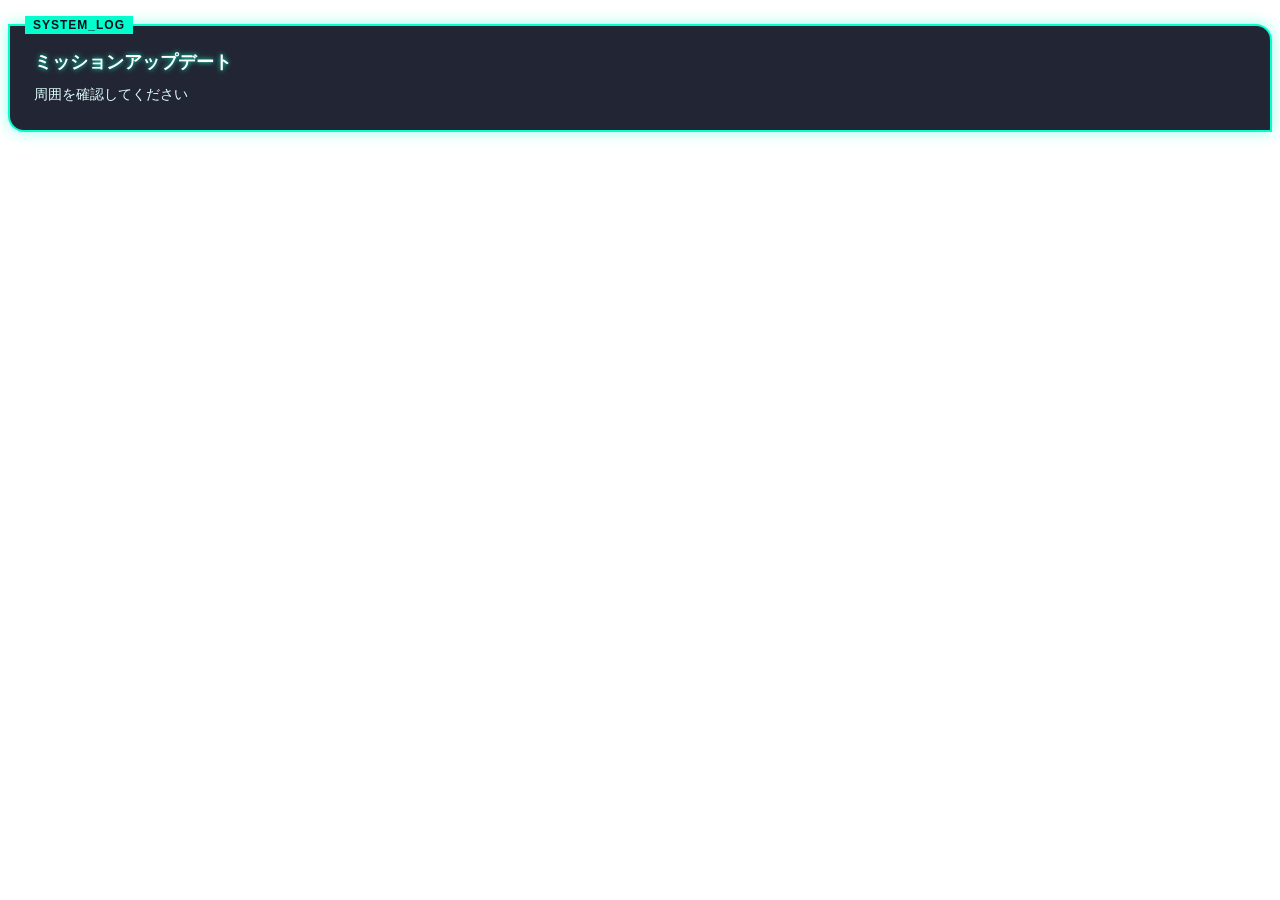
==== freme.html @ 058b6618 "Create freme.html" ====
<!DOCTYPE html>
<html>
  <head>
    <title>
      Vivaiathan
    </title>
  </head>
  <body>
    <div class="ui-cyber">
      <div class="ui-cyber-tag">SYSTEM_LOG</div>
      <h3 class="ui-cyber-title">ミッションアップデート</h3>
      <p class="ui-cyber-text">周囲を確認してください</p>
    </div>

    <style>
      
      .ui-cyber {
        position: relative;
        margin: 1.5em 0;
        padding: 1.5em;
        background: rgba(10, 15, 30, 0.9); /* 暗いネイビー */
        border: 2px solid #00ffcc; /* ネオングリーン */
        border-radius: 0 16px 0 16px; /* 対角線を角丸に */
        box-shadow: 0 0 15px rgba(0, 255, 204, 0.4); /* 光彩効果 */
        color: #e0ffff;
        font-family: sans-serif;
      }
      .ui-cyber-tag {
        position: absolute;
        top: -10px;
        left: 15px;
        background: #00ffcc;
        color: #0a0f1e;
        font-size: 0.75rem;
        padding: 2px 8px;
        font-weight: bold;
        letter-spacing: 1px;
      }
      .ui-cyber-title {
        margin: 0 0 10px;
        font-size: 1.1rem;
        font-weight: bold;
        color: #fff;
        text-shadow: 0 0 5px #00ffcc;
      }
      .ui-cyber-text {
        margin: 0;
        font-size: 0.9rem;
        line-height: 1.5;
      }

    </style>
  </body>
</html>
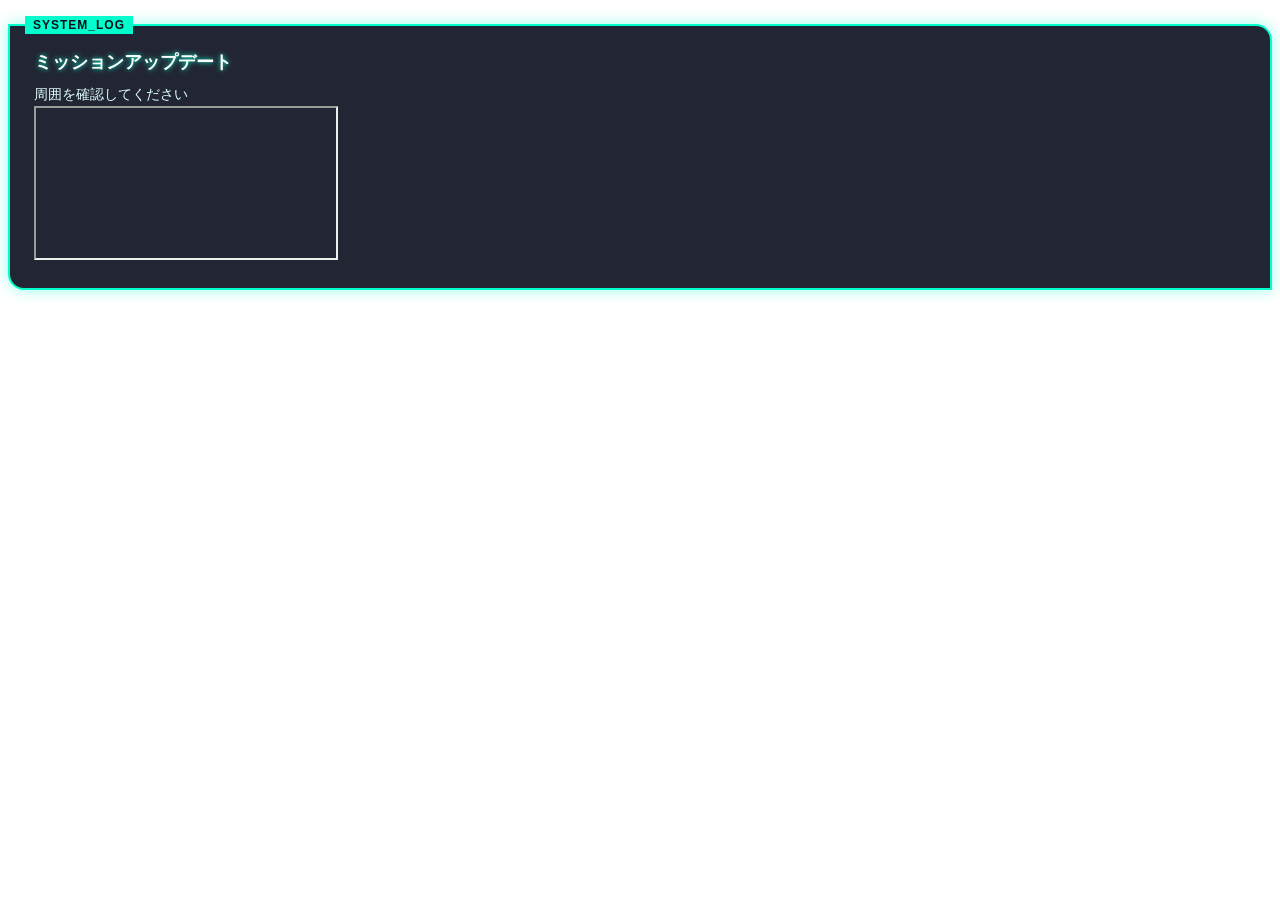
==== commit dd644a14: "Add iframe to freme.html for mission update" ====
--- a/freme.html
+++ b/freme.html
@@ -10,6 +10,8 @@
       <div class="ui-cyber-tag">SYSTEM_LOG</div>
       <h3 class="ui-cyber-title">ミッションアップデート</h3>
       <p class="ui-cyber-text">周囲を確認してください</p>
+
+      <iframe src=""></iframe>
     </div>
 
     <style>
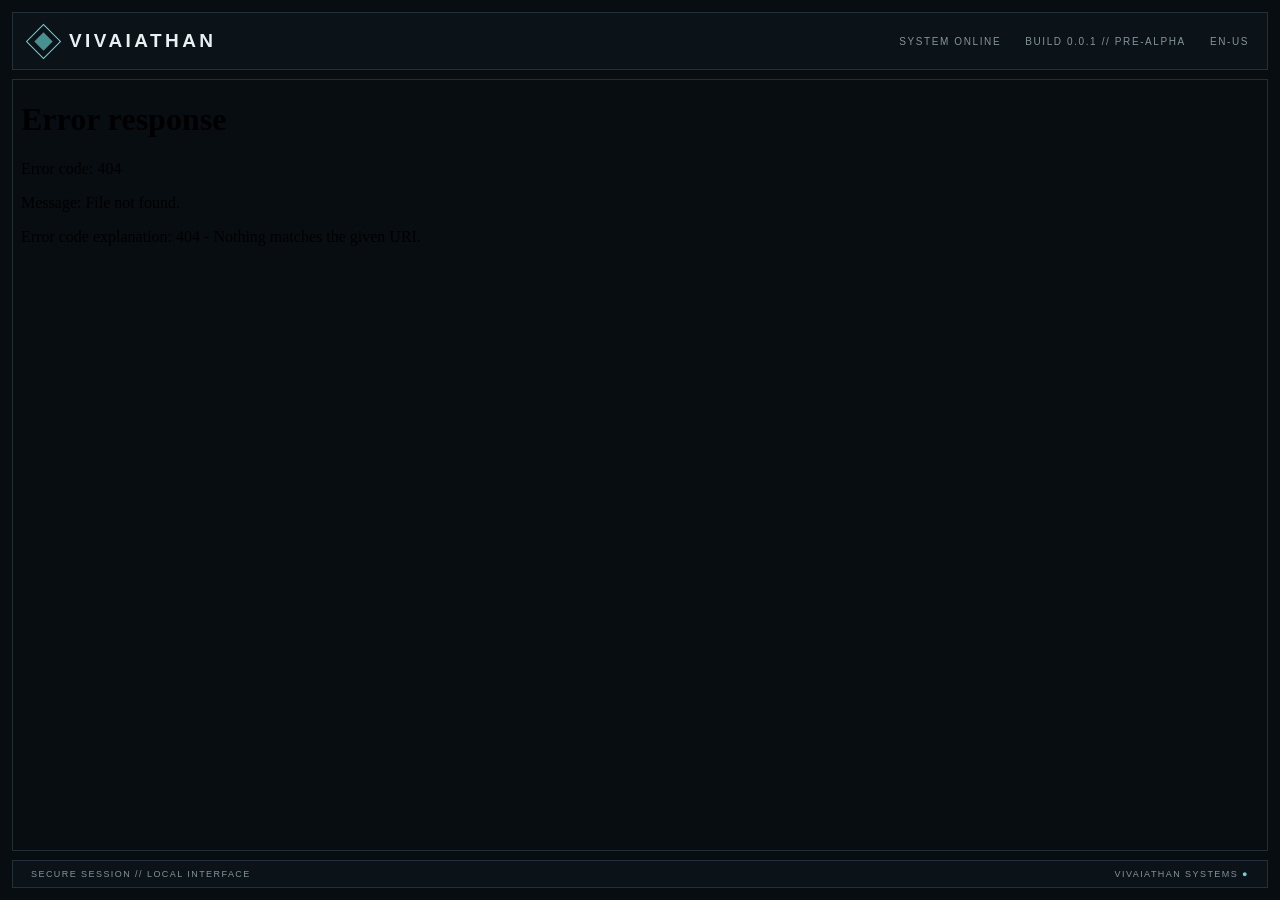
==== commit 78d293d0: "Build premium English command interface shell" ====
--- a/freme.html
+++ b/freme.html
@@ -1,56 +1,48 @@
-<!DOCTYPE html>
-<html>
-  <head>
-    <title>
-      Vivaiathan
-    </title>
-  </head>
-  <body>
-    <div class="ui-cyber">
-      <div class="ui-cyber-tag">SYSTEM_LOG</div>
-      <h3 class="ui-cyber-title">ミッションアップデート</h3>
-      <p class="ui-cyber-text">周囲を確認してください</p>
-
-      <iframe src=""></iframe>
-    </div>
-
-    <style>
-      
-      .ui-cyber {
-        position: relative;
-        margin: 1.5em 0;
-        padding: 1.5em;
-        background: rgba(10, 15, 30, 0.9); /* 暗いネイビー */
-        border: 2px solid #00ffcc; /* ネオングリーン */
-        border-radius: 0 16px 0 16px; /* 対角線を角丸に */
-        box-shadow: 0 0 15px rgba(0, 255, 204, 0.4); /* 光彩効果 */
-        color: #e0ffff;
-        font-family: sans-serif;
-      }
-      .ui-cyber-tag {
-        position: absolute;
-        top: -10px;
-        left: 15px;
-        background: #00ffcc;
-        color: #0a0f1e;
-        font-size: 0.75rem;
-        padding: 2px 8px;
-        font-weight: bold;
-        letter-spacing: 1px;
-      }
-      .ui-cyber-title {
-        margin: 0 0 10px;
-        font-size: 1.1rem;
-        font-weight: bold;
-        color: #fff;
-        text-shadow: 0 0 5px #00ffcc;
-      }
-      .ui-cyber-text {
-        margin: 0;
-        font-size: 0.9rem;
-        line-height: 1.5;
-      }
-
-    </style>
-  </body>
-</html>
+<!doctype html>
+<html lang="en">
+<head>
+  <meta charset="utf-8">
+  <meta name="viewport" content="width=device-width, initial-scale=1">
+  <meta name="theme-color" content="#080d12">
+  <title>VIVAIATHAN // Command Interface</title>
+  <link rel="stylesheet" href="ui.css">
+  <style>
+    * { box-sizing: border-box; }
+    html, body { width:100%; height:100%; margin:0; overflow:hidden; background:#080d12; color:#e8f0f2; font-family:Inter,Arial,sans-serif; }
+    .command-shell { height:100%; display:grid; grid-template-rows:58px minmax(0,1fr) 28px; padding:12px; gap:9px; }
+    .topbar,.bottombar { display:flex; align-items:center; justify-content:space-between; border:1px solid rgba(145,177,190,.18); background:rgba(12,19,25,.96); padding:0 18px; }
+    .brand { display:flex; align-items:center; gap:13px; font:700 19px 'Barlow Condensed',Arial,sans-serif; letter-spacing:.18em; }
+    .brand-symbol { width:25px; height:25px; border:1px solid #69d5d2; transform:rotate(45deg); position:relative; }
+    .brand-symbol:after { content:""; position:absolute; inset:5px; background:#69d5d2; opacity:.65; }
+    .top-meta,.bottombar { color:#82949c; font-size:10px; letter-spacing:.16em; text-transform:uppercase; }
+    .top-meta { display:flex; gap:24px; align-items:center; }
+    .screen-wrap { min-height:0; position:relative; border:1px solid rgba(145,177,190,.2); background:#080d12; overflow:hidden; }
+    iframe { display:block; width:100%; height:100%; border:0; background:#080d12; }
+    .bottombar { font-size:9px; }
+    @media(max-width:600px) { .command-shell{padding:6px;gap:6px;grid-template-rows:50px minmax(0,1fr) 25px}.top-meta .optional{display:none}.brand{font-size:16px} }
+  </style>
+</head>
+<body>
+  <div class="command-shell">
+    <header class="topbar">
+      <div class="brand"><span class="brand-symbol"></span><span>VIVAIATHAN</span></div>
+      <div class="top-meta"><span><i class="status-dot"></i> SYSTEM ONLINE</span><span class="optional">BUILD 0.0.1 // PRE-ALPHA</span><span>EN-US</span></div>
+    </header>
+    <main class="screen-wrap">
+      <iframe id="game-screen" src="title.html" title="Vivaiathan game interface" allow="fullscreen"></iframe>
+    </main>
+    <footer class="bottombar"><span>SECURE SESSION // LOCAL INTERFACE</span><span>VIVAIATHAN SYSTEMS <span style="color:#69d5d2">●</span></span></footer>
+  </div>
+  <script>
+    const screenFrame = document.getElementById('game-screen');
+    window.setScreen = function (path) {
+      if (!/^(title|lobby|game)\.html$/.test(path)) return;
+      screenFrame.src = path;
+    };
+    window.addEventListener('message', event => {
+      if (event.origin !== location.origin || !event.data || typeof event.data.screen !== 'string') return;
+      window.setScreen(event.data.screen);
+    });
+  </script>
+</body>
+</html>
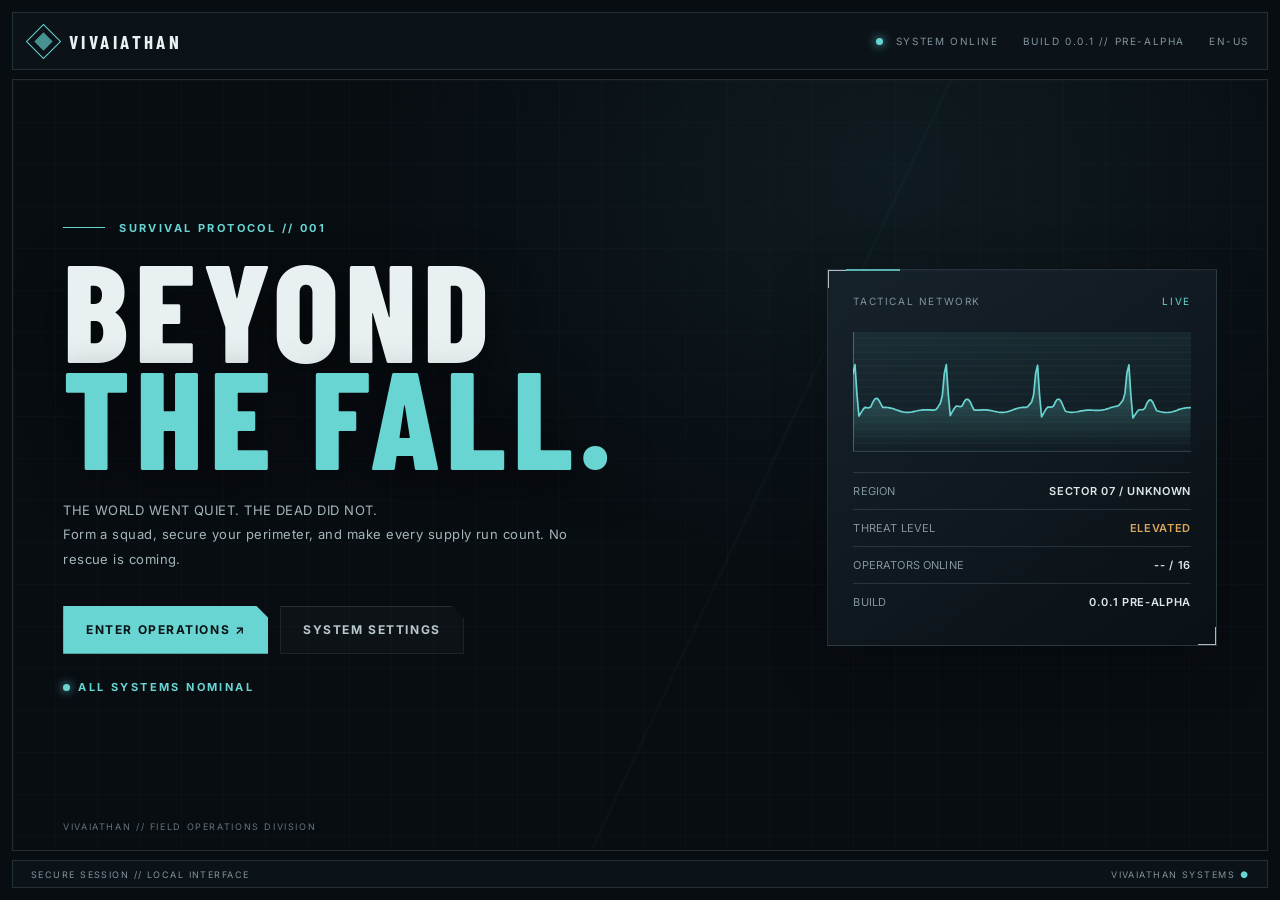
==== commit 44a459ba: "Allow personnel requisition screen navigation" ====
--- a/freme.html
+++ b/freme.html
@@ -36,7 +36,7 @@
   <script>
     const screenFrame = document.getElementById('game-screen');
     window.setScreen = function (path) {
-      if (!/^(title|lobby|game)\.html$/.test(path)) return;
+      if (!/^(title|lobby|game|requisition)\.html$/.test(path)) return;
       screenFrame.src = path;
     };
     window.addEventListener('message', event => {
--- a/ui.css
+++ b/ui.css
@@ -0,0 +1,69 @@
+@import url('https://fonts.googleapis.com/css2?family=Barlow+Condensed:wght@500;600;700;800&family=Inter:wght@400;500;600;700&display=swap');
+
+:root {
+  color-scheme: dark;
+  --bg: #080d12;
+  --panel: rgba(14, 22, 29, .94);
+  --panel-2: rgba(19, 30, 38, .92);
+  --line: rgba(145, 177, 190, .18);
+  --line-bright: rgba(91, 211, 213, .42);
+  --text: #e8f0f2;
+  --muted: #82949c;
+  --cyan: #69d5d2;
+  --cyan-dim: #2d898b;
+  --amber: #d9a65b;
+  --red: #d96d66;
+  --display: 'Barlow Condensed', 'Arial Narrow', sans-serif;
+  --body: 'Inter', Arial, sans-serif;
+}
+* { box-sizing: border-box; }
+html, body { min-height: 100%; margin: 0; }
+body {
+  color: var(--text);
+  background: radial-gradient(ellipse at 70% 12%, rgba(38, 77, 83, .22), transparent 42%), var(--bg);
+  font-family: var(--body);
+  letter-spacing: .01em;
+}
+button, input, select { font: inherit; }
+button { color: inherit; }
+.screen {
+  min-height: 100vh;
+  position: relative;
+  overflow: hidden;
+  padding: clamp(22px, 4vw, 58px);
+  background-image: linear-gradient(rgba(128, 177, 183, .025) 1px, transparent 1px), linear-gradient(90deg, rgba(128, 177, 183, .025) 1px, transparent 1px);
+  background-size: 42px 42px;
+}
+.screen::before {
+  content: ""; position: absolute; inset: 0; pointer-events: none;
+  background: linear-gradient(115deg, transparent 0 58%, rgba(76, 176, 176, .045) 58.1%, transparent 58.3%);
+}
+.eyebrow { color: var(--cyan); font: 700 11px var(--body); letter-spacing: .22em; text-transform: uppercase; }
+.display { font-family: var(--display); text-transform: uppercase; letter-spacing: .045em; }
+.muted { color: var(--muted); }
+.rule { height: 1px; background: linear-gradient(90deg, var(--line-bright), transparent); }
+.panel {
+  background: linear-gradient(145deg, rgba(23, 35, 43, .96), rgba(10, 17, 23, .96));
+  border: 1px solid var(--line);
+  box-shadow: 0 18px 55px rgba(0,0,0,.24), inset 0 1px rgba(255,255,255,.025);
+  position: relative;
+}
+.panel::before { content: ""; position: absolute; top: -1px; left: 18px; width: 54px; height: 2px; background: var(--cyan); opacity: .8; }
+.btn {
+  min-height: 48px; padding: 0 22px; border: 1px solid rgba(105,213,210,.5);
+  background: linear-gradient(180deg, rgba(68,151,151,.22), rgba(28,78,82,.2));
+  color: #eaffff; cursor: pointer; text-transform: uppercase; letter-spacing: .13em;
+  font: 700 12px var(--body); transition: .18s ease; clip-path: polygon(0 0, calc(100% - 12px) 0, 100% 12px, 100% 100%, 0 100%);
+}
+.btn:hover { background: rgba(91,190,187,.28); border-color: var(--cyan); transform: translateY(-1px); }
+.btn.primary { background: var(--cyan); color: #071214; border-color: var(--cyan); }
+.btn.primary:hover { background: #8ce5df; }
+.btn.ghost { border-color: var(--line); background: rgba(255,255,255,.025); color: #b9c8cc; }
+.btn.danger { border-color: rgba(217,109,102,.45); color: #f0a09a; background: rgba(120,42,40,.13); }
+.corner-mark { position: absolute; width: 18px; height: 18px; border-color: var(--cyan); opacity: .75; }
+.corner-mark.tl { top: 0; left: 0; border-top: 1px solid; border-left: 1px solid; }
+.corner-mark.br { right: 0; bottom: 0; border-right: 1px solid; border-bottom: 1px solid; }
+.status-dot { display: inline-block; width: 7px; height: 7px; border-radius: 50%; background: var(--cyan); box-shadow: 0 0 10px var(--cyan); margin-right: 8px; }
+@keyframes reveal { from { opacity: 0; transform: translateY(9px); } to { opacity: 1; transform: translateY(0); } }
+.reveal { animation: reveal .55s ease both; }
+@media (max-width: 700px) { .screen { padding: 22px 16px; } }
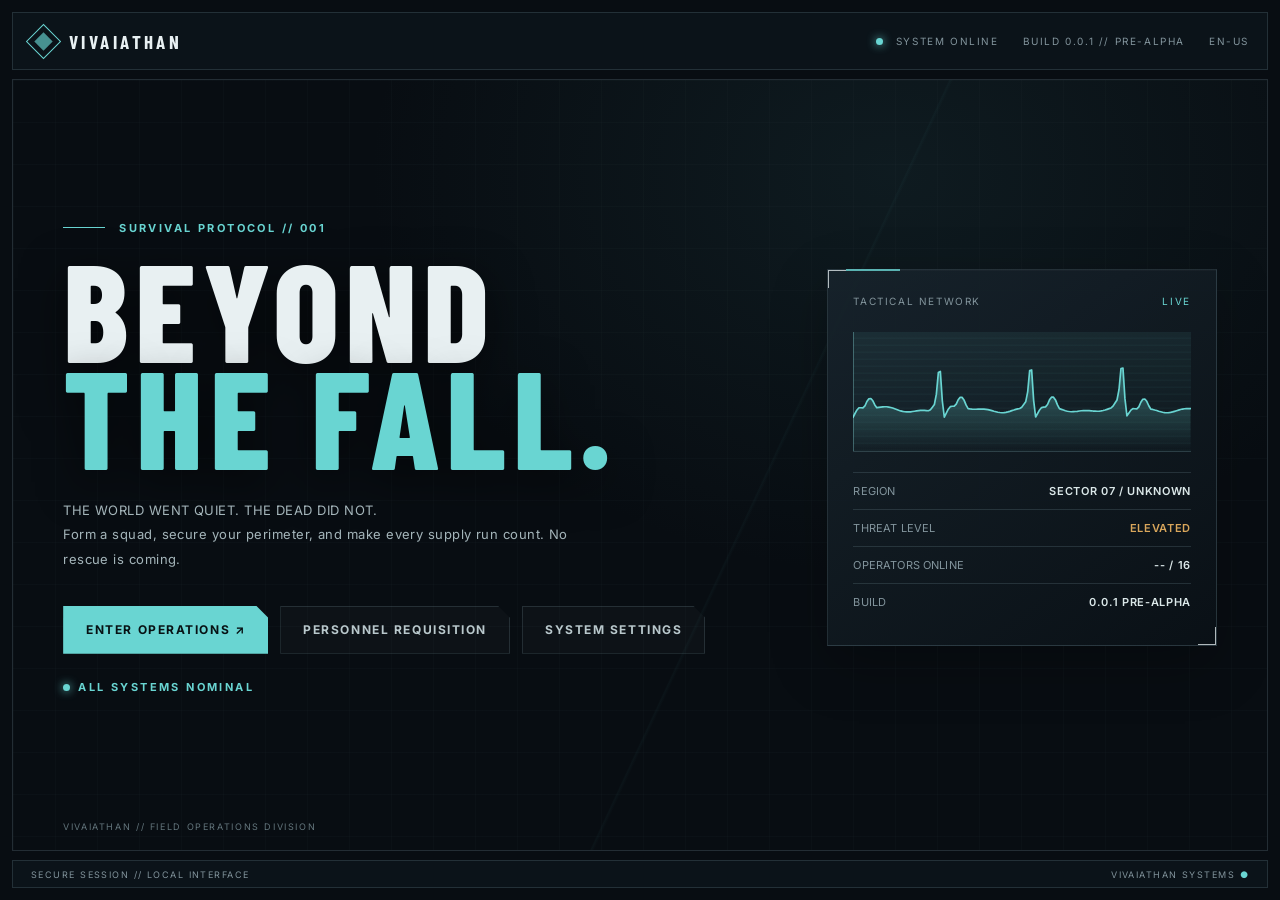
==== commit 30607da2: "Unify screen navigation across game interfaces" ====
--- a/freme.html
+++ b/freme.html
@@ -35,8 +35,9 @@
   </div>
   <script>
     const screenFrame = document.getElementById('game-screen');
+    const allowedScreens = ['title.html', 'lobby.html', 'game.html', 'requisition.html'];
     window.setScreen = function (path) {
-      if (!/^(title|lobby|game|requisition)\.html$/.test(path)) return;
+      if (!allowedScreens.includes(path)) return;
       screenFrame.src = path;
     };
     window.addEventListener('message', event => {
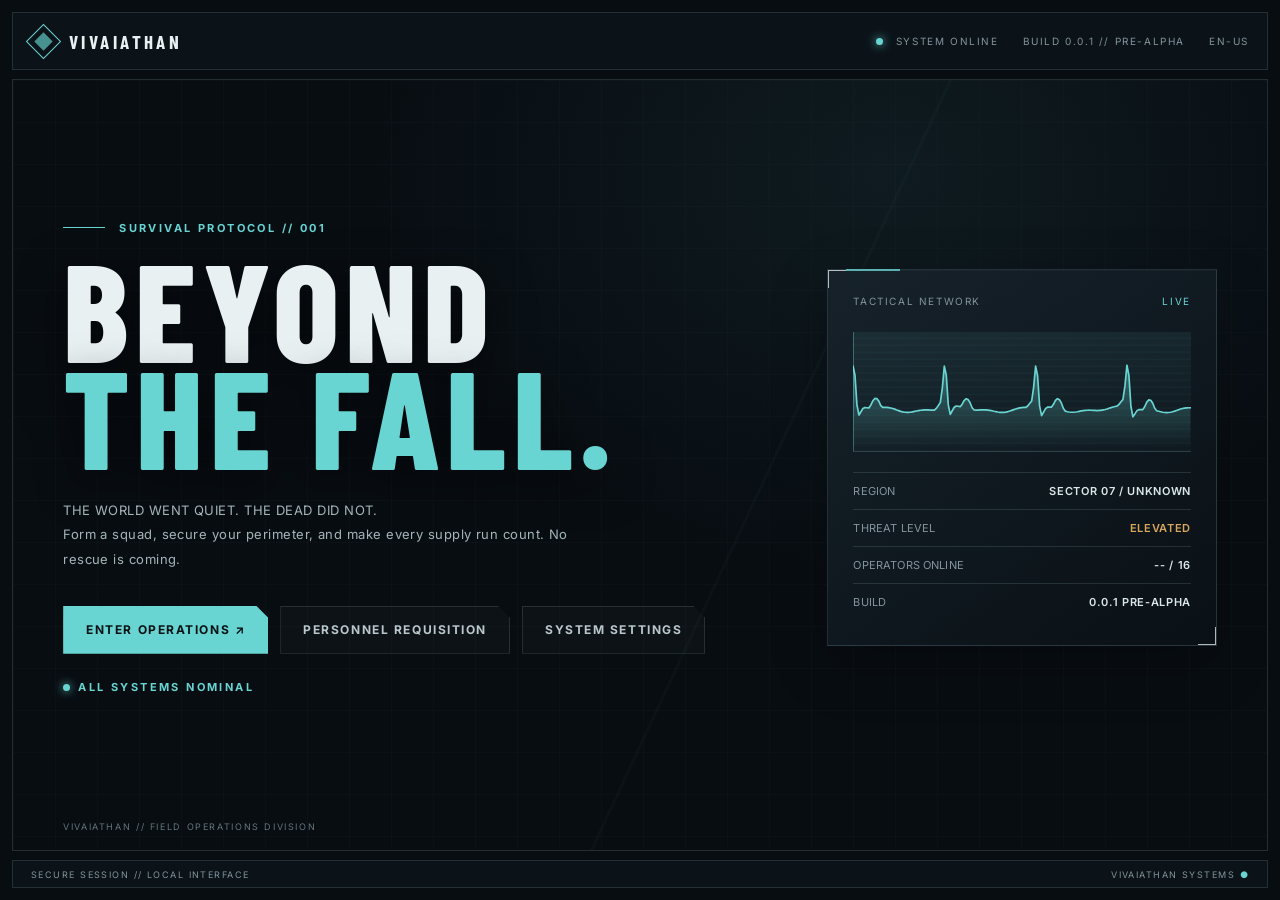
==== commit b84f058a: "Allow pointer lock for first-person gameplay" ====
--- a/freme.html
+++ b/freme.html
@@ -29,7 +29,7 @@
       <div class="top-meta"><span><i class="status-dot"></i> SYSTEM ONLINE</span><span class="optional">BUILD 0.0.1 // PRE-ALPHA</span><span>EN-US</span></div>
     </header>
     <main class="screen-wrap">
-      <iframe id="game-screen" src="title.html" title="Vivaiathan game interface" allow="fullscreen"></iframe>
+      <iframe id="game-screen" src="title.html" title="Vivaiathan game interface" allow="fullscreen; pointer-lock"></iframe>
     </main>
     <footer class="bottombar"><span>SECURE SESSION // LOCAL INTERFACE</span><span>VIVAIATHAN SYSTEMS <span style="color:#69d5d2">●</span></span></footer>
   </div>
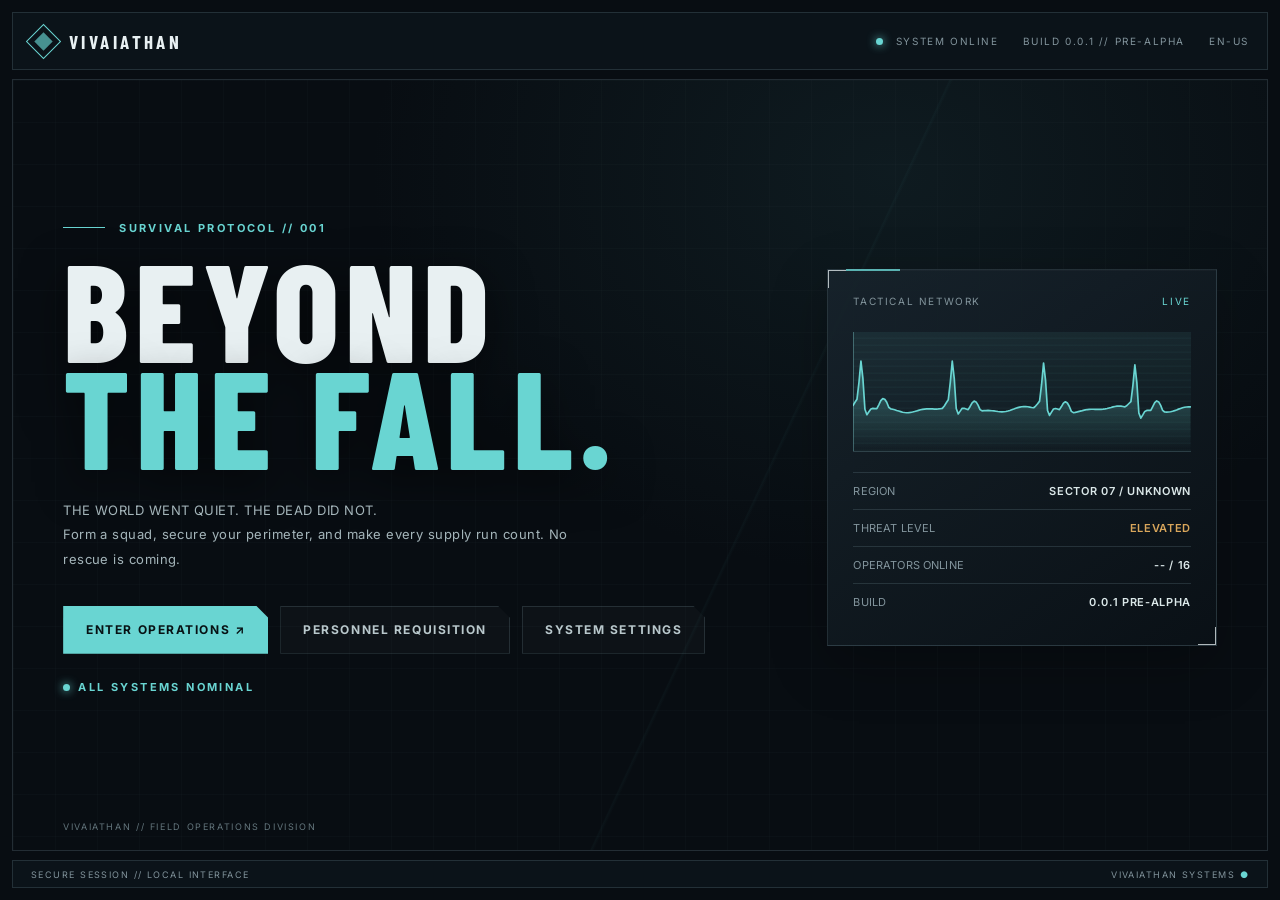
==== commit da9a5c8d: "Remove unsupported pointer-lock iframe feature token" ====
--- a/freme.html
+++ b/freme.html
@@ -29,7 +29,7 @@
       <div class="top-meta"><span><i class="status-dot"></i> SYSTEM ONLINE</span><span class="optional">BUILD 0.0.1 // PRE-ALPHA</span><span>EN-US</span></div>
     </header>
     <main class="screen-wrap">
-      <iframe id="game-screen" src="title.html" title="Vivaiathan game interface" allow="fullscreen; pointer-lock"></iframe>
+      <iframe id="game-screen" src="title.html" title="Vivaiathan game interface" allow="fullscreen"></iframe>
     </main>
     <footer class="bottombar"><span>SECURE SESSION // LOCAL INTERFACE</span><span>VIVAIATHAN SYSTEMS <span style="color:#69d5d2">●</span></span></footer>
   </div>
